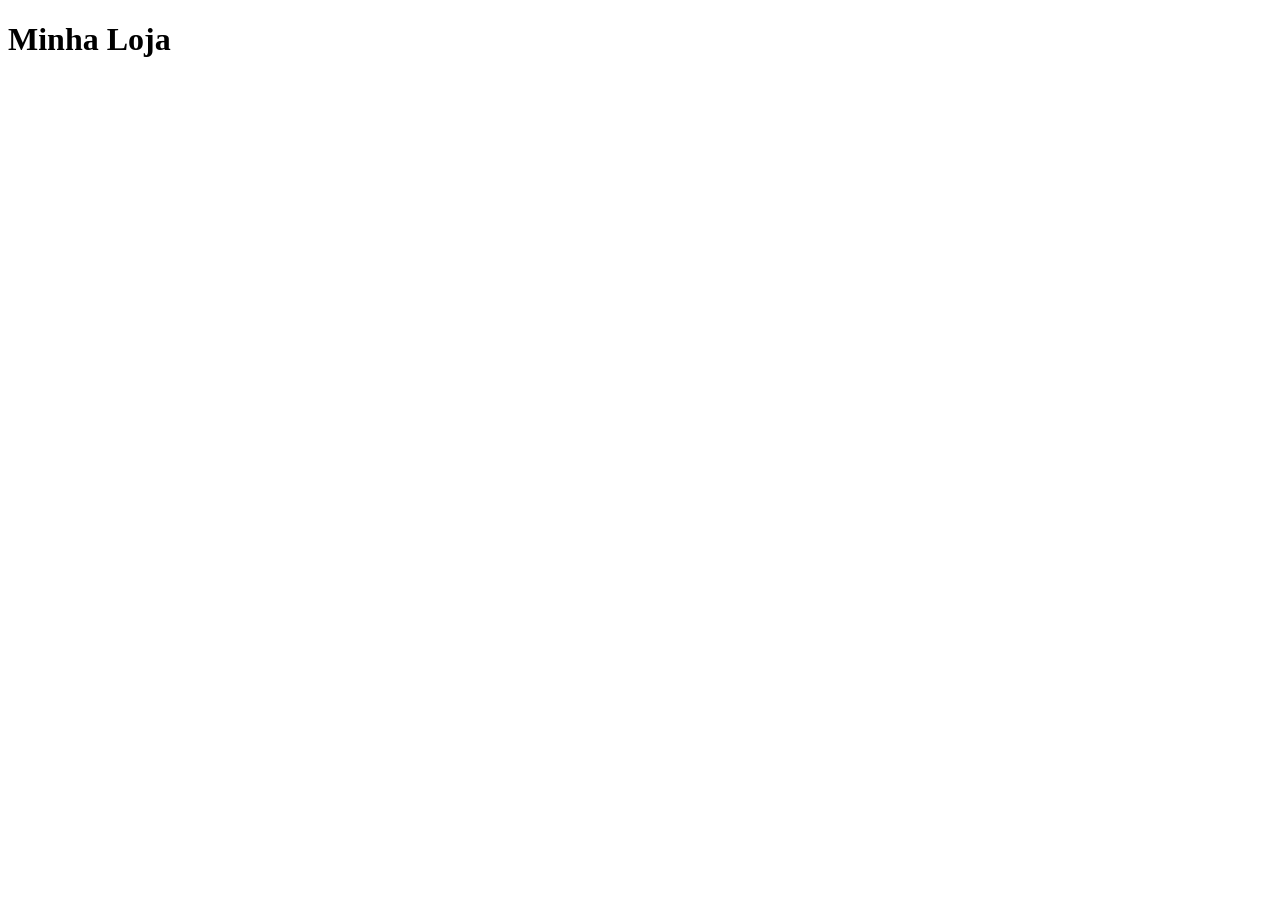
==== FrontEnd/index.html @ dcd38e4c "Adicionar arquivos de projeto." ====
<!DOCTYPE html>
<html lang="pt-BR">
<head>
    <meta charset="UTF-8">
    <meta name="viewport" content="width=device-width, initial-scale=1.0">

    <title>Loja</title>

    <link rel="stylesheet" href="css/global.css">
</head>
<body>

    <h1>Minha Loja</h1>

    <script src="js/app.js"></script>
</body>
</html>
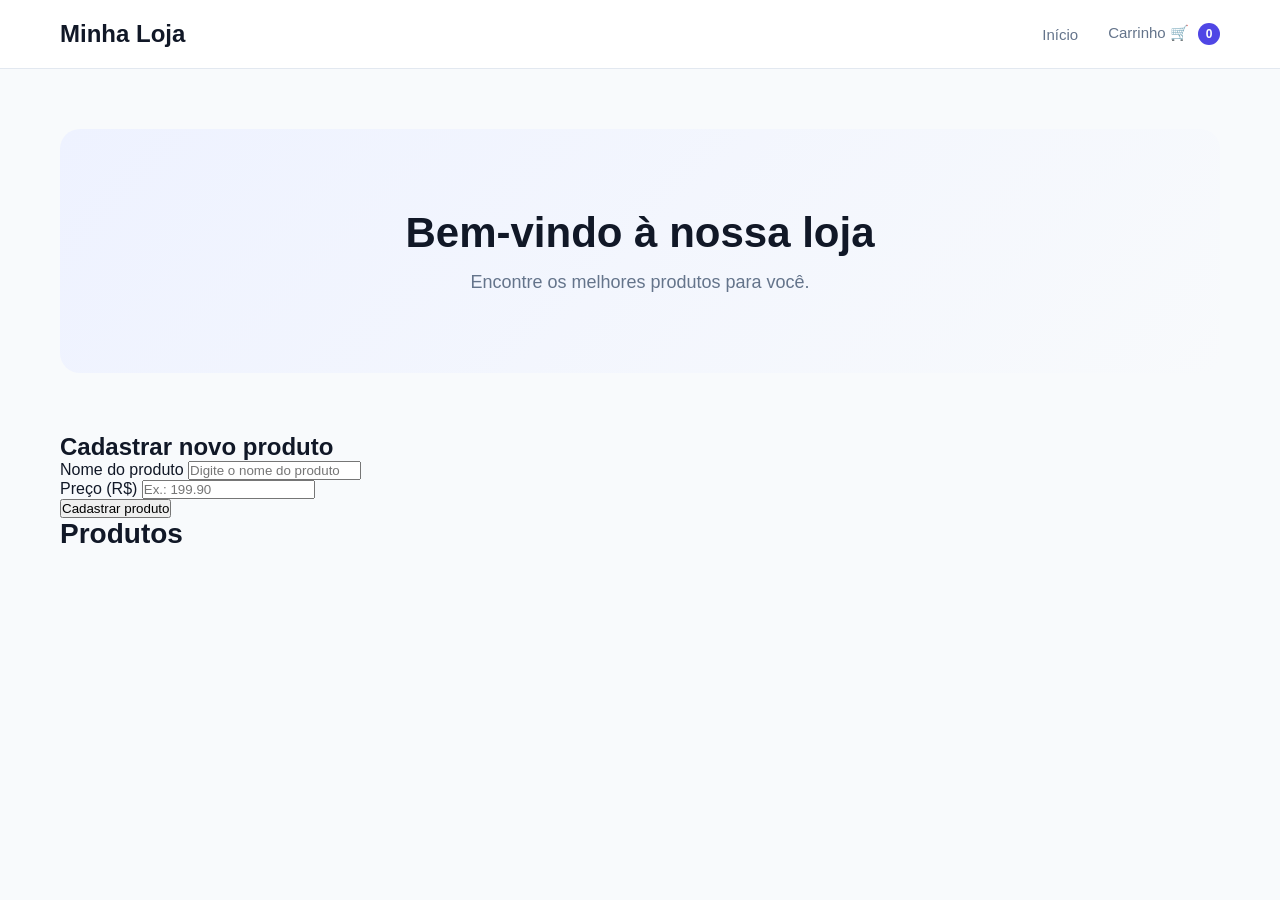
==== commit b60efc27: "Add product registration and listing sections Added sections for product registration and listing." ====
--- a/FrontEnd/index.html
+++ b/FrontEnd/index.html
@@ -1,17 +1,106 @@
+
 <!DOCTYPE html>
 <html lang="pt-BR">
+
 <head>
     <meta charset="UTF-8">
     <meta name="viewport" content="width=device-width, initial-scale=1.0">
 
-    <title>Loja</title>
+    <title>Minha Loja</title>
 
     <link rel="stylesheet" href="css/global.css">
 </head>
+
 <body>
 
-    <h1>Minha Loja</h1>
+    <header class="header">
+
+        <h1>Minha Loja</h1>
+
+        <nav>
+            <a href="index.html">Início</a>
+
+            <a href="carrinho.html">
+                Carrinho 🛒
+                <span id="quantidade-carrinho">0</span>
+            </a>
+        </nav>
+
+    </header>
+
+    <main>
+
+        <!-- APRESENTAÇÃO -->
+
+        <section class="hero">
+
+            <h2>Bem-vindo à nossa loja</h2>
+
+            <p>
+                Encontre os melhores produtos para você.
+            </p>
+
+        </section>
+
+        <!-- CADASTRO DE PRODUTOS -->
+
+        <section class="cadastro-produto">
+
+            <h2>Cadastrar novo produto</h2>
+
+            <form id="form-produto">
+
+                <div>
+                    <label for="nome-produto">
+                        Nome do produto
+                    </label>
+
+                    <input
+                        type="text"
+                        id="nome-produto"
+                        placeholder="Digite o nome do produto"
+                        maxlength="100"
+                        required
+                    >
+                </div>
+
+                <div>
+                    <label for="preco-produto">
+                        Preço (R$)
+                    </label>
+
+                    <input
+                        type="number"
+                        id="preco-produto"
+                        placeholder="Ex.: 199.90"
+                        min="0.01"
+                        step="0.01"
+                        required
+                    >
+                </div>
+
+                <button type="submit" id="btn-cadastrar">
+                    Cadastrar produto
+                </button>
+
+            </form>
+
+        </section>
+
+        <!-- LISTAGEM DE PRODUTOS -->
+
+        <section class="produtos">
+
+            <h2>Produtos</h2>
+
+            <div id="lista-produtos"></div>
+
+        </section>
+
+    </main>
 
     <script src="js/app.js"></script>
+
 </body>
-</html>+
+</html>
--- a/FrontEnd/css/global.css
+++ b/FrontEnd/css/global.css
@@ -0,0 +1,312 @@
+/* Reset */
+
+* {
+    margin: 0;
+    padding: 0;
+    box-sizing: border-box;
+}
+
+/* Variáveis */
+
+:root {
+    --cor-principal: #111827;
+    --cor-secundaria: #4f46e5;
+    --cor-fundo: #f8fafc;
+    --cor-card: #ffffff;
+    --cor-texto: #111827;
+    --cor-texto-secundario: #64748b;
+    --cor-borda: #e2e8f0;
+    --cor-perigo: #dc2626;
+}
+
+/* Body */
+
+body {
+    font-family: Arial, sans-serif;
+    background-color: var(--cor-fundo);
+    color: var(--cor-texto);
+    min-height: 100vh;
+}
+
+/* Cabeçalho */
+
+.header {
+    display: flex;
+    justify-content: space-between;
+    align-items: center;
+    padding: 20px 60px;
+    background-color: white;
+    border-bottom: 1px solid var(--cor-borda);
+    position: sticky;
+    top: 0;
+    z-index: 100;
+}
+
+.header h1 {
+    font-size: 24px;
+    color: var(--cor-principal);
+}
+
+/* Menu */
+
+.header nav {
+    display: flex;
+    align-items: center;
+    gap: 30px;
+}
+
+.header nav a {
+    color: var(--cor-texto-secundario);
+    text-decoration: none;
+    font-size: 15px;
+    font-weight: 500;
+    transition: color 0.2s ease;
+}
+
+.header nav a:hover {
+    color: var(--cor-secundaria);
+}
+
+/* Carrinho */
+
+#quantidade-carrinho {
+    display: inline-flex;
+    justify-content: center;
+    align-items: center;
+    min-width: 22px;
+    height: 22px;
+    padding: 0 6px;
+    margin-left: 5px;
+    border-radius: 50%;
+    background-color: var(--cor-secundaria);
+    color: white;
+    font-size: 12px;
+    font-weight: bold;
+}
+
+/* Conteúdo principal */
+
+main {
+    width: 100%;
+    max-width: 1400px;
+    margin: 0 auto;
+    padding: 60px;
+}
+
+/* Hero */
+
+.hero {
+    padding: 80px 30px;
+    margin-bottom: 60px;
+    text-align: center;
+    background: linear-gradient(135deg, #eef2ff, #f8fafc);
+    border-radius: 20px;
+}
+
+.hero h2 {
+    margin-bottom: 15px;
+    font-size: 42px;
+    color: var(--cor-principal);
+}
+
+.hero p {
+    color: var(--cor-texto-secundario);
+    font-size: 18px;
+}
+
+/* Produtos */
+
+.produtos h2 {
+    margin-bottom: 30px;
+    font-size: 28px;
+}
+
+#lista-produtos {
+    display: grid;
+    grid-template-columns: repeat(auto-fit, minmax(240px, 1fr));
+    gap: 25px;
+}
+
+.produto-card {
+    display: flex;
+    flex-direction: column;
+    justify-content: space-between;
+    min-height: 220px;
+    padding: 25px;
+    background-color: var(--cor-card);
+    border: 1px solid var(--cor-borda);
+    border-radius: 16px;
+    box-shadow: 0 4px 10px rgba(0, 0, 0, 0.04);
+    transition: transform 0.2s ease, box-shadow 0.2s ease;
+}
+
+.produto-card:hover {
+    transform: translateY(-5px);
+    box-shadow: 0 12px 25px rgba(0, 0, 0, 0.1);
+}
+
+.produto-card h3 {
+    margin-bottom: 15px;
+    font-size: 20px;
+}
+
+.produto-card p {
+    margin-bottom: 20px;
+    font-size: 22px;
+    font-weight: bold;
+    color: var(--cor-secundaria);
+}
+
+.produto-card button {
+    width: 100%;
+    padding: 13px 20px;
+    border: none;
+    border-radius: 8px;
+    background-color: var(--cor-principal);
+    color: white;
+    font-size: 15px;
+    font-weight: 600;
+    cursor: pointer;
+    transition: background-color 0.2s ease, transform 0.2s ease;
+}
+
+.produto-card button:hover {
+    background-color: var(--cor-secundaria);
+    transform: translateY(-2px);
+}
+
+/* Carrinho */
+
+#lista-carrinho {
+    margin-top: 30px;
+}
+
+.item-carrinho {
+    display: grid;
+    grid-template-columns: 2fr 1fr 1.5fr 1.5fr auto;
+    align-items: center;
+    gap: 30px;
+    padding: 25px 30px;
+    margin-bottom: 15px;
+    background-color: white;
+    border: 1px solid var(--cor-borda);
+    border-radius: 14px;
+    box-shadow: 0 4px 10px rgba(0, 0, 0, 0.04);
+}
+
+.item-carrinho h3 {
+    font-size: 18px;
+}
+
+.item-carrinho p {
+    color: var(--cor-texto-secundario);
+    font-size: 14px;
+    text-align: right;
+}
+
+.item-carrinho button {
+    padding: 10px 18px;
+    border: 1px solid var(--cor-perigo);
+    border-radius: 8px;
+    background-color: transparent;
+    color: var(--cor-perigo);
+    font-weight: 600;
+    cursor: pointer;
+    transition: all 0.2s ease;
+}
+
+.item-carrinho button:hover {
+    background-color: var(--cor-perigo);
+    color: white;
+}
+
+/* Total */
+
+#total-carrinho {
+    margin-top: 30px;
+    padding: 25px;
+    text-align: right;
+    border-top: 1px solid var(--cor-borda);
+    font-size: 26px;
+}
+
+/* Responsividade */
+
+@media (max-width: 900px) {
+
+    .header {
+        padding: 20px 30px;
+    }
+
+    main {
+        padding: 40px 30px;
+    }
+
+    .item-carrinho {
+        grid-template-columns: 1fr 1fr;
+    }
+
+    .item-carrinho h3 {
+        grid-column: 1 / -1;
+    }
+
+    .item-carrinho p {
+        text-align: left;
+    }
+
+    .item-carrinho button {
+        width: 100%;
+    }
+}
+
+@media (max-width: 600px) {
+
+    .header {
+        flex-direction: column;
+        gap: 20px;
+        padding: 20px;
+    }
+
+    .header nav {
+        gap: 20px;
+    }
+
+    main {
+        padding: 25px 15px;
+    }
+
+    .hero {
+        padding: 50px 20px;
+    }
+
+    .hero h2 {
+        font-size: 30px;
+    }
+
+    .hero p {
+        font-size: 16px;
+    }
+
+    #lista-produtos {
+        grid-template-columns: 1fr;
+    }
+
+    .item-carrinho {
+        grid-template-columns: 1fr;
+        gap: 15px;
+        padding: 20px;
+    }
+
+    .item-carrinho h3 {
+        grid-column: auto;
+    }
+
+    .item-carrinho p {
+        text-align: left;
+    }
+
+    #total-carrinho {
+        text-align: left;
+        font-size: 22px;
+    }
+}
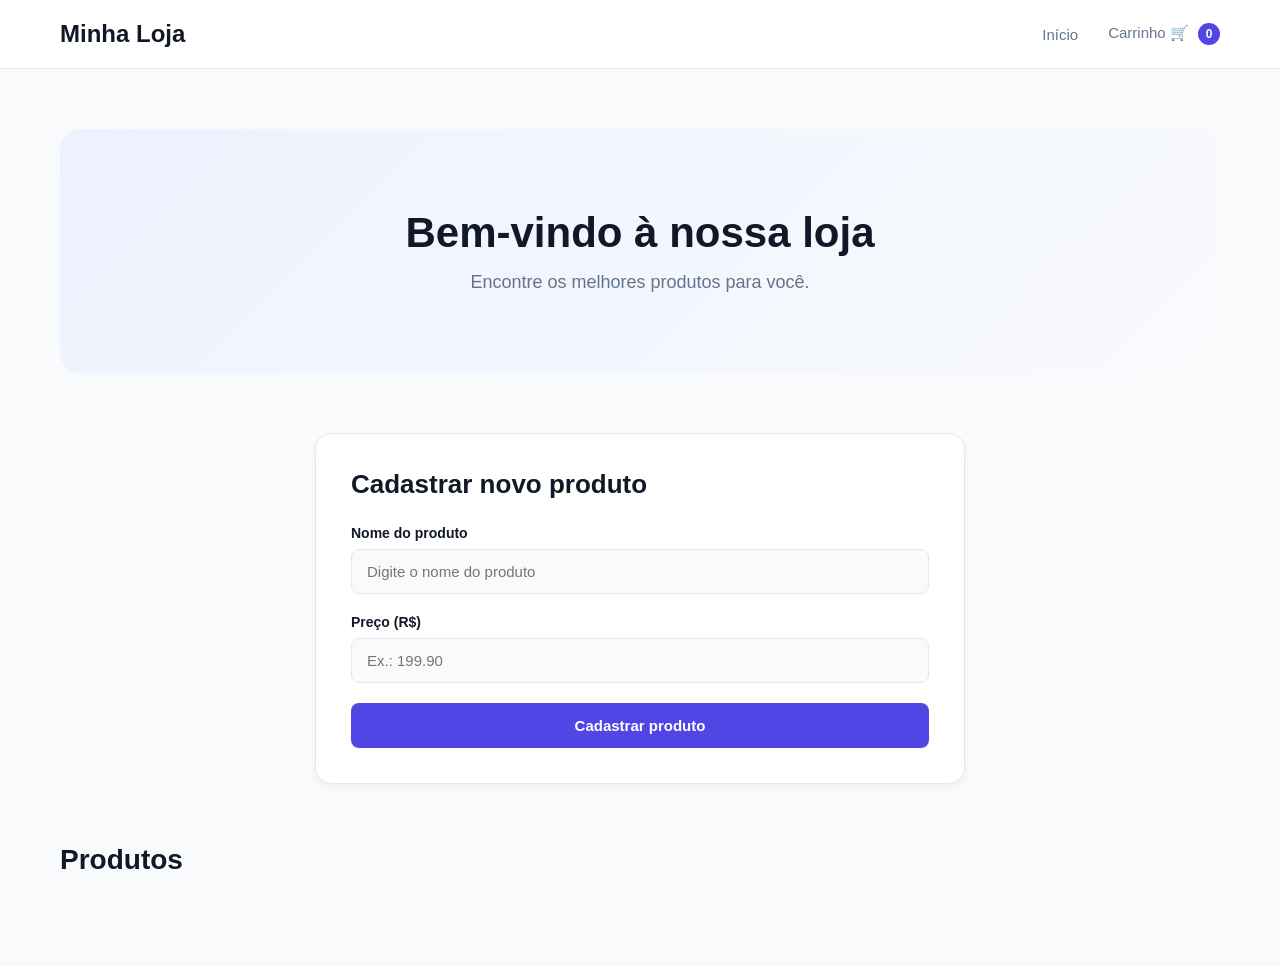
==== commit a507a389: "Update CSS link to include version query parameter" ====
--- a/FrontEnd/index.html
+++ b/FrontEnd/index.html
@@ -8,7 +8,7 @@
 
     <title>Minha Loja</title>
 
-    <link rel="stylesheet" href="css/global.css">
+    <link rel="stylesheet" href="css/global.css?v=2">
 </head>
 
 <body>
--- a/FrontEnd/css/global.css
+++ b/FrontEnd/css/global.css
@@ -1,4 +1,5 @@
-/* Reset */
+
+/* RESET */
 
 * {
     margin: 0;
@@ -6,7 +7,7 @@
     box-sizing: border-box;
 }
 
-/* Variáveis */
+/* VARIÁVEIS */
 
 :root {
     --cor-principal: #111827;
@@ -19,7 +20,7 @@
     --cor-perigo: #dc2626;
 }
 
-/* Body */
+/* BODY */
 
 body {
     font-family: Arial, sans-serif;
@@ -28,7 +29,7 @@
     min-height: 100vh;
 }
 
-/* Cabeçalho */
+/* CABEÇALHO */
 
 .header {
     display: flex;
@@ -47,7 +48,7 @@
     color: var(--cor-principal);
 }
 
-/* Menu */
+/* MENU */
 
 .header nav {
     display: flex;
@@ -67,7 +68,7 @@
     color: var(--cor-secundaria);
 }
 
-/* Carrinho */
+/* CARRINHO */
 
 #quantidade-carrinho {
     display: inline-flex;
@@ -84,7 +85,7 @@
     font-weight: bold;
 }
 
-/* Conteúdo principal */
+/* CONTEÚDO PRINCIPAL */
 
 main {
     width: 100%;
@@ -93,7 +94,7 @@
     padding: 60px;
 }
 
-/* Hero */
+/* HERO */
 
 .hero {
     padding: 80px 30px;
@@ -114,7 +115,84 @@
     font-size: 18px;
 }
 
-/* Produtos */
+/* CADASTRO DE PRODUTOS */
+
+.cadastro-produto {
+    max-width: 650px;
+    margin: 0 auto 60px;
+    padding: 35px;
+    background-color: var(--cor-card);
+    border: 1px solid var(--cor-borda);
+    border-radius: 16px;
+    box-shadow: 0 4px 10px rgba(0, 0, 0, 0.04);
+}
+
+.cadastro-produto h2 {
+    margin-bottom: 25px;
+    font-size: 26px;
+    color: var(--cor-principal);
+}
+
+#form-produto {
+    display: flex;
+    flex-direction: column;
+    gap: 20px;
+}
+
+#form-produto div {
+    display: flex;
+    flex-direction: column;
+    gap: 8px;
+}
+
+#form-produto label {
+    font-size: 14px;
+    font-weight: 600;
+    color: var(--cor-texto);
+}
+
+#form-produto input {
+    width: 100%;
+    padding: 13px 15px;
+    border: 1px solid var(--cor-borda);
+    border-radius: 8px;
+    background-color: var(--cor-fundo);
+    color: var(--cor-texto);
+    font-size: 15px;
+    outline: none;
+    transition: border-color 0.2s ease, box-shadow 0.2s ease;
+}
+
+#form-produto input:focus {
+    border-color: var(--cor-secundaria);
+    box-shadow: 0 0 0 3px rgba(79, 70, 229, 0.1);
+}
+
+#form-produto button {
+    width: 100%;
+    padding: 14px 20px;
+    border: none;
+    border-radius: 8px;
+    background-color: var(--cor-secundaria);
+    color: white;
+    font-size: 15px;
+    font-weight: 600;
+    cursor: pointer;
+    transition: background-color 0.2s ease, transform 0.2s ease;
+}
+
+#form-produto button:hover {
+    background-color: #4338ca;
+    transform: translateY(-2px);
+}
+
+#form-produto button:disabled {
+    opacity: 0.6;
+    cursor: not-allowed;
+    transform: none;
+}
+
+/* PRODUTOS */
 
 .produtos h2 {
     margin-bottom: 30px;
@@ -175,7 +253,7 @@
     transform: translateY(-2px);
 }
 
-/* Carrinho */
+/* CARRINHO */
 
 #lista-carrinho {
     margin-top: 30px;
@@ -220,7 +298,7 @@
     color: white;
 }
 
-/* Total */
+/* TOTAL */
 
 #total-carrinho {
     margin-top: 30px;
@@ -230,7 +308,7 @@
     font-size: 26px;
 }
 
-/* Responsividade */
+/* RESPONSIVIDADE */
 
 @media (max-width: 900px) {
 
@@ -287,6 +365,15 @@
         font-size: 16px;
     }
 
+    .cadastro-produto {
+        padding: 25px 20px;
+        margin-bottom: 40px;
+    }
+
+    .cadastro-produto h2 {
+        font-size: 23px;
+    }
+
     #lista-produtos {
         grid-template-columns: 1fr;
     }
@@ -309,4 +396,4 @@
         text-align: left;
         font-size: 22px;
     }
-}+}
